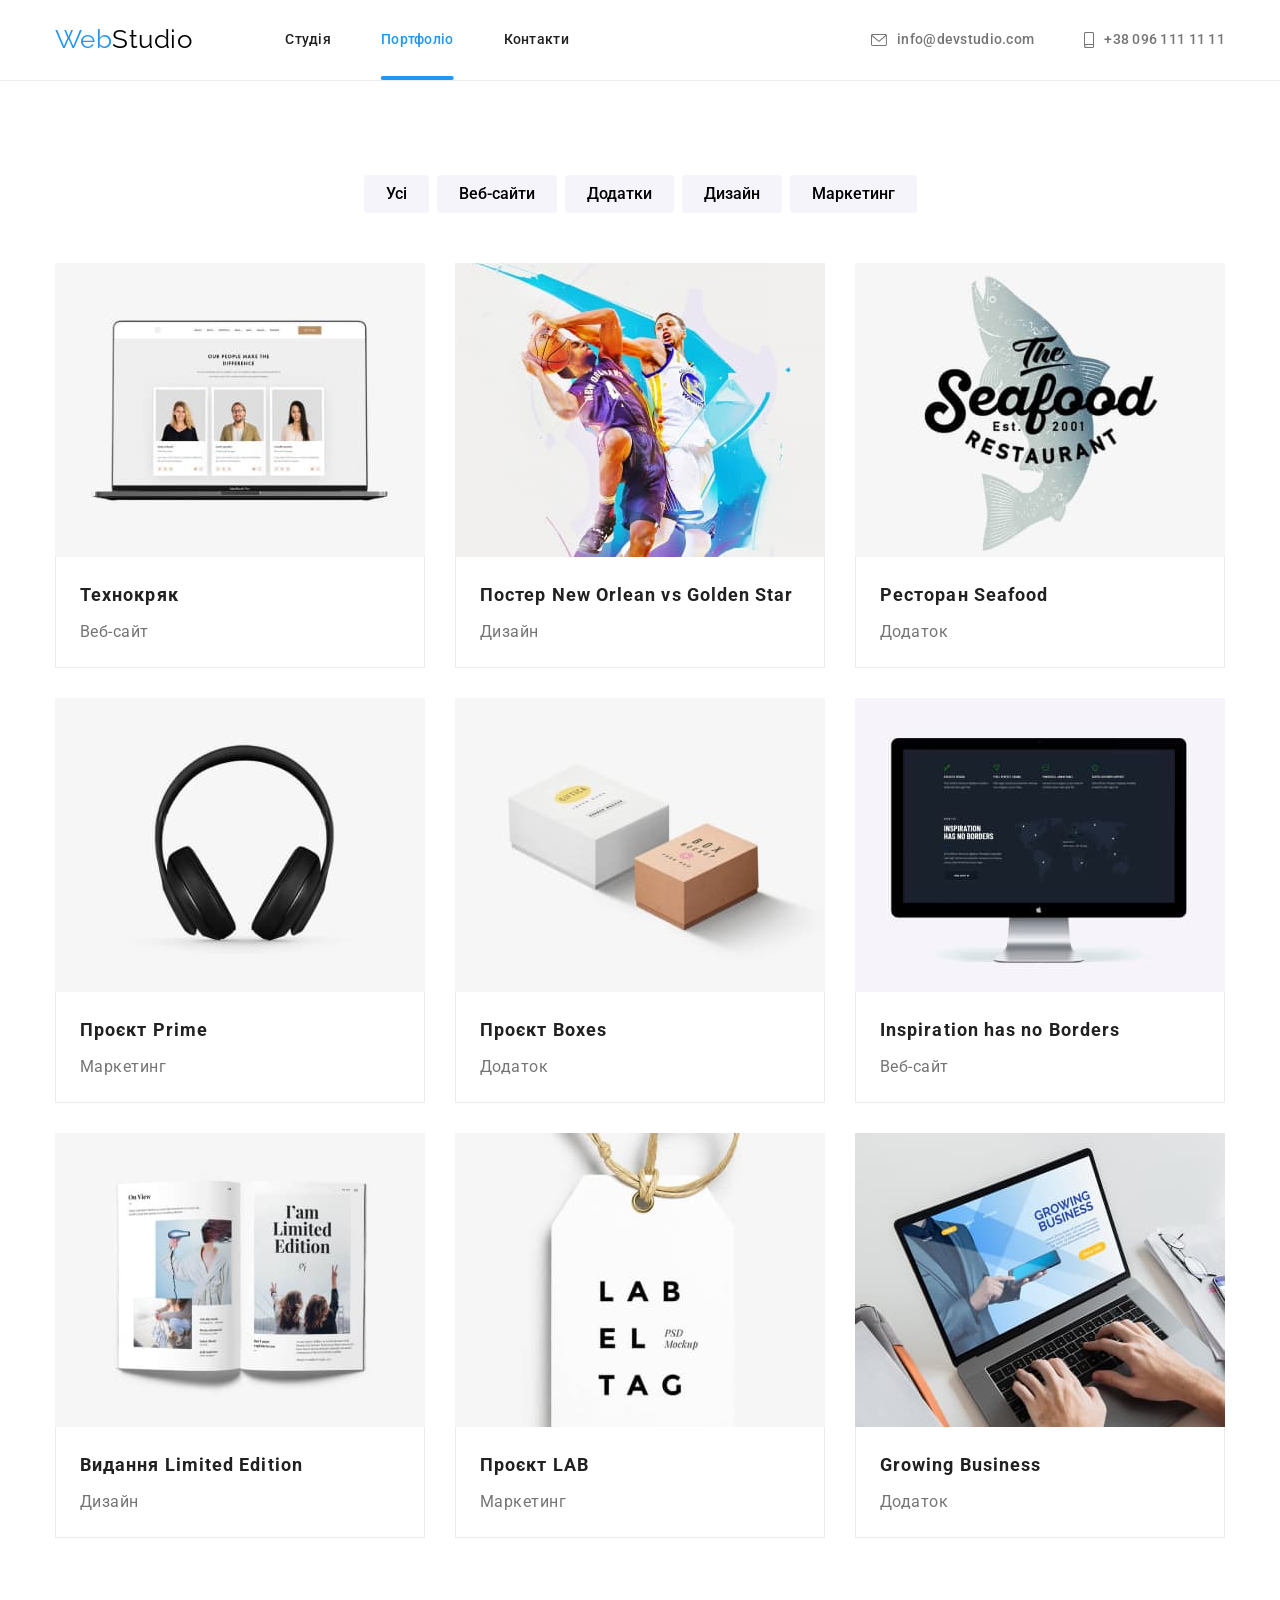
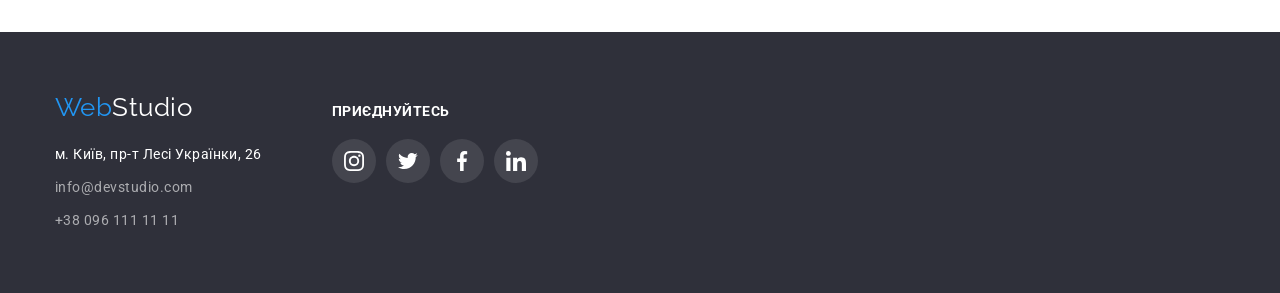
==== portfolio.html @ 2c127062 "HW6" ====
<!DOCTYPE html>
<html lang="uk">
  <head>
    <meta charset="UTF-8" />
    <meta http-equiv="X-UA-Compatible" content="IE=edge" />
    <meta name="viewport" content="width=device-width, initial-scale=1.0" />
    <title>WebStudio</title>
    <link rel="preconnect" href="https://fonts.googleapis.com" />
    <link rel="preconnect" href="https://fonts.gstatic.com" crossorigin />
    <link
      href="https://fonts.googleapis.com/css2?family=Raleway:wght@700&family=Roboto:wght@400;500;700;900&display=swap"
      rel="stylesheet"
    />
    <link
      rel="stylesheet"
      href="https://cdnjs.cloudflare.com/ajax/libs/modern-normalize/1.1.0/modern-normalize.min.css"
    />
    <link rel="stylesheet" href="./css/styles.css" />
  </head>
  <body>
    <header class="header">
      <div class="container header-pages">
        <nav class="site-nav">
          <a href="/" class="logo"><span class="logo-span">Web</span>Studio</a>
          <ul class="site-nav list">
            <li class="item">
              <a href="./index.html" class="link">Студія</a>
            </li>
            <li class="item">
              <a href="./portfolio.html" class="link current">Портфоліо</a>
            </li>
            <li class="item">
              <a href="/" class="link">Контакти</a>
            </li>
          </ul>
        </nav>
        <ul class="address-link list">
          <li class="item">
            <a href="mailto:info@devstudio.com" class="link">
              <svg class="address-icon" width="16" height="12">
                <use href="./images/icons.svg#icon-envelope"></use></svg>info@devstudio.com</a>
          </li>
          <li class="item">
            <a href="tel:+380961111111" class="link">
              <svg class="address-icon" width="10" height="16">
                <use href="./images/icons.svg#icon-smartphone"></use></svg>+38 096 111 11 11</a
            >
          </li>
        </ul>
      </div>
    </header>
    <main>
      <section class="section">
        <div class="container">
          <ul class="filter-list list">
            <li class="item"><button type="button" class="button-list">Усі</button></li>
            <li class="item"><button type="button" class="button-list">Веб-сайти</button></li>
            <li class="item"><button type="button" class="button-list">Додатки</button></li>
            <li class="item"><button type="button" class="button-list">Дизайн</button></li>
            <li class="item"><button type="button" class="button-list">Маркетинг</button></li>
          </ul>
          <ul class="project-list list">
            <li class="item">
              <a href="" class="project-link">
                <div class="project-thumb">
                  <img src="./images/project1.jpg" alt="" width="370" />
                  <p class="project-thumb-text">
                    Ресурс пропонує комплексні пропозиції з різним рівнем функціоналу та сервісів.
                    Все це дозволить відвідувачу отримати вичерпні відомості про компанію чи
                    приватну особу.
                  </p>
                </div>
                <div class="project-title-text">
                  <h2 class="portfolio-title">Технокряк</h2>
                  <p class="portfolio-text">Веб-сайт</p>
                </div>
              </a>
            </li>
            <li class="item">
              <a href="" class="project-link">
                <div class="project-thumb">
                  <img src="./images/project2.jpg" alt="" width="370" />
                  <p class="project-thumb-text">Ресурс пропонує комплексні пропозиції з різним рівнем функціоналу та сервісів.
                    Все це дозволить відвідувачу отримати вичерпні відомості про компанію чи
                    приватну особу.</p>
                </div>
                <div class="project-title-text">
                  <h2 class="portfolio-title">Постер New Orlean vs Golden Star</h2>
                  <p class="portfolio-text">Дизайн</p>
                </div>
              </a>
            </li>
            <li class="item">
              <a href="" class="project-link">
                <div class="project-thumb">
                  <img src="./images/project3.jpg" alt="" width="370" />
                  <p class="project-thumb-text">Ресурс пропонує комплексні пропозиції з різним рівнем функціоналу та сервісів.
                    Все це дозволить відвідувачу отримати вичерпні відомості про компанію чи
                    приватну особу.</p>
                </div>
                <div class="project-title-text">
                  <h2 class="portfolio-title">Ресторан Seafood</h2>
                  <p class="portfolio-text">Додаток</p>
                </div>
              </a>
            </li>
            <li class="item">
              <a href="" class="project-link">
                <div class="project-thumb">
                  <img src="./images/project4.jpg" alt="" width="370" />
                  <p class="project-thumb-text">Ресурс пропонує комплексні пропозиції з різним рівнем функціоналу та сервісів.
                    Все це дозволить відвідувачу отримати вичерпні відомості про компанію чи
                    приватну особу.</p>
                </div>
                <div class="project-title-text">
                  <h2 class="portfolio-title">Проєкт Prime</h2>
                  <p class="portfolio-text">Маркетинг</p>
                </div>
              </a>
            </li>
            <li class="item">
              <a href="" class="project-link">
                <div class="project-thumb">
                  <img src="./images/project5.jpg" alt="" width="370" />
                  <p class="project-thumb-text">Ресурс пропонує комплексні пропозиції з різним рівнем функціоналу та сервісів.
                    Все це дозволить відвідувачу отримати вичерпні відомості про компанію чи
                    приватну особу.</p>
                </div>
                <div class="project-title-text">
                  <h2 class="portfolio-title">Проєкт Boxes</h2>
                  <p class="portfolio-text">Додаток</p>
                </div>
              </a>
            </li>
            <li class="item">
              <a href="" class="project-link">
                <div class="project-thumb">
                  <img src="./images/project6.jpg" alt="" width="370" />
                  <p class="project-thumb-text">Ресурс пропонує комплексні пропозиції з різним рівнем функціоналу та сервісів.
                    Все це дозволить відвідувачу отримати вичерпні відомості про компанію чи
                    приватну особу.</p>
                </div>
                <div class="project-title-text">
                  <h2 class="portfolio-title">Inspiration has no Borders</h2>
                  <p class="portfolio-text">Веб-сайт</p>
                </div>
              </a>
            </li>
            <li class="item">
              <a href="" class="project-link">
                <div class="project-thumb">
                  <img src="./images/project7.jpg" alt="" width="370" />
                  <p class="project-thumb-text">Ресурс пропонує комплексні пропозиції з різним рівнем функціоналу та сервісів.
                    Все це дозволить відвідувачу отримати вичерпні відомості про компанію чи
                    приватну особу.</p>
                </div>
                <div class="project-title-text">
                  <h2 class="portfolio-title">Видання Limited Edition</h2>
                  <p class="portfolio-text">Дизайн</p>
                </div>
              </a>
            </li>
            <li class="item">
              <a href="" class="project-link">
                <div class="project-thumb">
                  <img src="./images/project8.jpg" alt="" width="370" />
                  <p class="project-thumb-text">Ресурс пропонує комплексні пропозиції з різним рівнем функціоналу та сервісів.
                    Все це дозволить відвідувачу отримати вичерпні відомості про компанію чи
                    приватну особу.</p>
                </div>
                <div class="project-title-text">
                  <h2 class="portfolio-title">Проєкт LAB</h2>
                  <p class="portfolio-text">Маркетинг</p>
                </div>
              </a>
            </li>
            <li class="item">
              <a href="" class="project-link">
                <div class="project-thumb">
                  <img src="./images/project9.jpg" alt="" width="370" />
                  <p class="project-thumb-text">Ресурс пропонує комплексні пропозиції з різним рівнем функціоналу та сервісів.
                    Все це дозволить відвідувачу отримати вичерпні відомості про компанію чи
                    приватну особу.</p>
                </div>
                <div class="project-title-text">
                  <h2 class="portfolio-title">Growing Business</h2>
                  <p class="portfolio-text">Додаток</p>
                </div>
              </a>
            </li>
          </ul>
        </div>
      </section>
    </main>
    <footer class="footer">
      <div class="container footer-container">
        <div>
          <a href="/" class="footer-logo"><span class="logo-span">Web</span>Studio</a>
          <address>
            <ul class="footer-address list">
              <li class="item">
                <a
                  href="https://goo.gl/maps/CPtrU1FHBa2aNyZL9"
                  class="footer-link"
                  target="_blank"
                  rel="noopener noreferrer nofollow"
                >
                  м. Київ, пр-т Лесі Українки, 26
                </a>
              </li>
              <li class="item">
                <a href="mailto:info@devstudio.com" class="link">info@devstudio.com</a>
              </li>
              <li class="item">
                <a href="tel:+380961111111" class="link">+38 096 111 11 11</a>
              </li>
            </ul>
          </address>
        </div>
        <div>
          <h2 class="footer-social-title">Приєднуйтесь</h2>
          <ul class="footer-list-icon list">
            <li class="footer-social-item">
              <a href="" class="footer-social-link"
                ><svg class="footer-social-icon" width="20" height="20">
                  <use href="./images/icons.svg#icon-instagram"></use></svg></a>
            </li>
            <li class="footer-social-item">
              <a href="" class="footer-social-link"
                ><svg class="footer-social-icon" width="20" height="20">
                  <use href="./images/icons.svg#icon-twitter"></use></svg></a>
            </li>
            <li class="footer-social-item">
              <a href="" class="footer-social-link"
                ><svg class="footer-social-icon" width="20" height="20">
                  <use href="./images/icons.svg#icon-facebook"></use></svg></a>
            </li>
            <li class="footer-social-item">
              <a href="" class="footer-social-link"
                ><svg class="footer-social-icon" width="20" height="20">
                  <use href="./images/icons.svg#icon-linkedin"></use></svg></a>
            </li>
          </ul>
        </div>
      </div>
    </footer>
  </body>
</html>
---- css/styles.css ----
/* Лого колір тексту #000000 */
/* головний колір тексту #757575 */
/* другорядний коліт тексту #212121 */
/* колір тексту #FFFFFF */
/* колір акценту #2196F3 */
/* головний колір тексту #F5F5F5 */
/* другорядний колір фону #F5F4FA */
/* колір фону футеда */


:root {
    --priamary-text-color: #757575;
    --title-text-color: #212121;
    --accent-color: #2196F3;
    --hero-footer-text-color: #FFFFFF;
    --bacground-priamary: #FFFFFF;
    --bacground-color-team-button-list: #F5F4FA;
    --bacground-footer-color: #2F303A;

}

body {
    background-color: var(--bacground-priamary);
    color: var(--priamary-text-color);
    font-family: Roboto, sans-serif;
    letter-spacing: 0.03em;
}

* {
    box-sizing: border-box;
}

.container {
    width: 1200px;
    padding-left: 15px;
    padding-right: 15px;
    margin-left: auto;
    margin-right: auto;
}

.list {
    padding: 0;
    margin: 0;
    list-style: none;
}

h1,
h2,
h3,
h4,
h5,
h6,
ul,
p {
    margin-top: 0;
    margin-bottom: 0;
}

img {
    display: block;
    max-width: 100%;
    height: auto;
}

/* Header pages*/

.header {
    display: block;
    border-bottom: 1px solid #ECECEC;
}

.header-pages {
    display: flex;
    align-items: center;
}

/* Logo */

.logo {
    display: block;
    padding-top: 24px;
    padding-bottom: 25px;
    margin-right: 93px;
    color: #000000;
    font-family: Raleway, sans-serif;
    font-size: 26px;
    line-height: 1.19;
    text-decoration: none;
}

.logo-span {
    color: var(--accent-color);
}

/* Site nav */

.site-nav {
    display: flex;
}

.site-nav .item {
    margin-right: 50px;
}

.site-nav .item:last-child {
    margin-right: 0px;
}


.site-nav .link {
    display: block;
    padding-top: 32px;
    padding-bottom: 32px;
    color: var(--title-text-color);
    font-weight: 500;
    font-size: 14px;
    line-height: 1.14;
    letter-spacing: 0.02em;
    text-decoration: none;
    transition: color 250ms cubic-bezier(0.4, 0, 0.2, 1);
}

.site-nav .link:hover,
.site-nav .link:focus {
    color: var(--accent-color);
}

.site-nav .link.current {
    position: relative;
    color: var(--accent-color)
}

.current::after {
    position: absolute;
    bottom: -2px;
    left: 50%;
    transform: translate(-50%, -50%);
    content: "";
    width: 100%;
    height: 4px;
    background: var(--accent-color);
    border-radius: 2px;
}

/* Address link */

.address-link {
    display: flex;
    margin-left: auto;
}

.address-link .item {
    margin-right: 50px;
}

.address-link .item:last-child {
    margin-right: 0px;
}

.address-link .link {
    display: flex;
    gap: 10px;
    justify-content: center;
    align-items: center;
    color: var(--priamary-text-color);
    font-weight: 500;
    font-size: 14px;
    line-height: 1.14;
    letter-spacing: 0.02em;
    text-decoration: none;
    transition: color 250ms cubic-bezier(0.4, 0, 0.2, 1);
}

.address-icon {
    fill: currentColor;
}

.address-link .link:hover,
.address-link .link:focus {
    color: var(--accent-color);
}

/* Hero */

.hero {
    padding-top: 200px;
    padding-bottom: 200px;
    background-color: #2F303A;
    text-align: center;
}

.overlay {
    margin-left: auto;
    margin-right: auto;
    max-width: 1600px;
    height: 600px;
    background-image: linear-gradient(to right, rgba(47, 48, 58, 0.4), rgba(47, 48, 58, 0.4)), url(../images/overlay.jpg);
    background-repeat: no-repeat;
    background-position: center;
}

.hero-title {
    margin-bottom: 40px;
    /* max-width: 700px; */
    margin-left: 237px;
    margin-right: 237px;

    color: var(--hero-footer-text-color);
    font-weight: 900;
    font-size: 44px;
    line-height: 1.36;
    letter-spacing: 0.06em;
    text-transform: uppercase;
}

/* Backdrop */

.backdrop {
    opacity: 1;
    position: fixed;
    top: 0;
    left: 0;
    width: 100%;
    height: 100%;
    background-color: rgba(0, 0, 0, 0.2);
    transition: opacity 250ms cubic-bezier(0.4, 0, 0.2, 1);
}

.backdrop.is-hidden {
    opacity: 0;
    overflow: hidden;
    pointer-events: none;
    transition: opacity 250ms cubic-bezier(0.4, 0, 0.2, 1);
}

.modal {
    position: absolute;
    top: 50%;
    left: 50%;
    transform: translate(-50%, -50%);
    width: 528px;
    height: 581px;
    background-color: var(--bacground-priamary);
}

.button-modal-close {
    position: absolute;
    top: 8px;
    right: 8px;
    width: 30px;
    height: 30px;
    border: 1px solid rgba(0, 0, 0, 0.1);
    border-radius: 50%;
    background-color: var(--bacground-priamary);
}

/* Section */

.section {
    padding-top: 94px;
    padding-bottom: 94px;
}

.section-title {
    margin-bottom: 50px;
    color: var(--title-text-color);
    font-weight: 700px;
    font-size: 36px;
    line-height: 1.17;
    text-align: center;
}

/* Features */

.feature {
    padding-top: 94px;
    padding-bottom: 0px;
}

.feature-list {
    padding-bottom: 0px;
}

.feature-list {
    display: flex;
    flex-wrap: wrap;
    color: var(--priamary-text-color);
    font-size: 14px;
    line-height: 1.71;
}

.feature-list .item {
    margin-right: 30px;
    width: 270px;
}

.feature-list .item:last-child {
    margin-right: 0px;
}



.feature-list .title {
    margin-bottom: 10px;

    color: var(--title-text-color);
    font-weight: 700;
    font-size: 14px;
    line-height: 1.14;
    text-transform: uppercase;
}

.feature-icon-list {
    display: flex;
    justify-content: center;
    gap: 30px;
}

.feature-icon-item {
    width: 270px;
    height: 120px;
    margin-bottom: 30px;
    display: flex;
    align-items: center;
    justify-content: center;
    background-color: var(--bacground-color-team-button-list);
    border-radius: 4px;
}

/* Works */

.works-list {
    display: flex;
    flex-wrap: wrap;
}

.works .item {
    margin-right: 30px;
    width: 370px;
    position: relative;
    text-align: center;
}

.works .item:last-child {
    margin-right: 0px;
}


.works-list-position {
    position: absolute;
    right: 0;
    bottom: 0;
    width: 100%;
    height: 70px;
    background-color: rgba(47, 48, 58, 0.8);
}

.works-list-text {
    position: absolute;
    top: 50%;
    left: 50%;
    transform: translate(-50%, -50%);
    font-weight: 700;
    font-size: 14px;
    line-height: 0.87;
    text-transform: uppercase;
    color: var(--bacground-priamary);
}

/* Team */

.team-title-text {
    padding-top: 30px;
    padding-bottom: 30px;
}

.team .item {
    margin-right: 30px;
    width: 270px;
    text-align: center;
    box-shadow: 0px 1px 3px rgba(0, 0, 0, 0.12), 0px 1px 1px rgba(0, 0, 0, 0.14), 0px 2px 1px rgba(0, 0, 0, 0.2);
    border-radius: 0px 0px 4px 4px;
}

.team .item:last-child {
    margin-right: 0px;
}

.section-team {
    background-color: #F5F4FA;
    padding-top: 94px;
    padding-bottom: 94px;
}

.team-title {
    color: var(--title-text-color);
    font-weight: 500;
    font-size: 16px;
    line-height: 1.19;
}

.team-list {
    display: flex;
    flex-wrap: wrap;
}

.team-item {
    background-color: var(--hero-footer-text-color);
}

.team-text {
    margin-top: 10px;
    color: var(--priamary-text-color);
    font-size: 16px;
    line-height: 1.19;
}

.social-list {
    display: flex;
    justify-content: center;
    gap: 10px;
}

.social-link {
    margin-top: 16px;
    width: 44px;
    height: 44px;
    display: flex;
    align-items: center;
    justify-content: center;
    background-color: #FFFFFF;
    border-radius: 50%;
    color: #AFB1B8;
    transition: background-color 250ms cubic-bezier(0.4, 0, 0.2, 1), color 250ms cubic-bezier(0.4, 0, 0.2, 1);
}

.social-icon {
    fill: currentColor;
}

.social-link:hover,
.social-link:focus {
    background-color: var(--accent-color);
    color: #FFFFFF;
}

/* Сustomers */

.clients-list {
    display: flex;
    justify-content: center;
    gap: 30px;
}

.clients-item {
    width: calc((100% - 60px) / 3);
}

.clients-link {
    width: 100%;
    height: 92px;
    border: 1px solid #AFB1B8;
    display: flex;
    align-items: center;
    justify-content: center;
    border-radius: 4px;
    color: #AFB1B8;
    transition: border-color 250ms cubic-bezier(0.4, 0, 0.2, 1), color 250ms cubic-bezier(0.4, 0, 0.2, 1);
}

.clients-icon {
    fill: currentColor;
}

.clients-link:hover,
.clients-link:focus {
    border-color: #2196F3;
    color: #2196F3;
}

/* Footer */
.footer {
    padding-top: 60px;
    padding-bottom: 60px;
    background-color: var(--bacground-footer-color);
}

.footer-address {
    margin-top: 20px;
    font-style: normal;
    list-style: none;
    padding: 0px;
}

.footer-address .item {
    margin-bottom: 9px;
}

.footer-address .item:nth-last-child(1) {
    margin-bottom: 0px;
}

.footer .link {
    /* padding-top: 9px; */
    color: rgba(255, 255, 255, 0.6);
    text-decoration: none;
    font-style: normal;
    font-size: 14px;
    line-height: 1.71;
    transition: color 250ms cubic-bezier(0.4, 0, 0.2, 1);
}

.footer .link:hover,
.footer .link:focus {
    color: var(--accent-color)
}

.footer-logo {
    color: var(--hero-footer-text-color);
    font-family: Raleway, sans-serif;
    font-size: 26px;
    line-height: 1.19;
    text-decoration: none;
}

.footer-link {
    color: var(--hero-footer-text-color);
    font-size: 14px;
    line-height: 1.71;
    text-decoration: none;
}

.footer-container {
    display: flex;
    align-items: baseline;
    gap: 70px;
}


.footer-social-title {
    font-style: normal;
    font-weight: 700;
    font-size: 14px;
    line-height: 16px;
    text-transform: uppercase;
    color: var(--bacground-priamary);
}

.footer-list-icon {
    display: flex;
    gap: 10px;
}

.footer-social-link {
    margin-top: 20px;
    width: 44px;
    height: 44px;
    display: flex;
    align-items: center;
    justify-content: center;
    background-color: rgba(255, 255, 255, 0.1);
    color: var(--hero-footer-text-color);
    border-radius: 50%;
    transition: background-color 250ms cubic-bezier(0.4, 0, 0.2, 1);
}

.footer-social-icon {
    fill: currentColor;
}

.footer-social-link:hover,
.footer-social-link:focus {
    background-color: #2196F3;
}



/* Button */

.button {
    color: var(--hero-footer-text-color);
    background-color: var(--accent-color);
    cursor: pointer;
}

.button.secondary {
    color: var(--accent-color);
    background-color: var(--hero-footer-text-color);
}

.button.primary {
    border-radius: 4px;
    padding: 10px 32px;
    min-width: 216px;
    border: 0;
    color: var(--hero-footer-text-color);
    background-color: var(--accent-color);
    box-shadow: 0px 4px 4px rgba(0, 0, 0, 0.15);
    font-weight: 700;
    font-family: inherit;
    font-size: 16px;
    line-height: 1.88;
    align-items: center;
    text-align: center;
    letter-spacing: 0.06em;
}

.button-list {
    padding: 6px 22px;
    font-weight: 500;
    font-family: inherit;
    font-size: 16px;
    line-height: 1.63;
    border: 0;
    text-align: center;
    background-color: var(--bacground-color-team-button-list);
    border-radius: 4px;
    cursor: pointer;
    transition: box-shadow 250ms cubic-bezier(0.4, 0, 0.2, 1), color 250ms cubic-bezier(0.4, 0, 0.2, 1), background-color 250ms cubic-bezier(0.4, 0, 0.2, 1);
}

.button-list:hover,
.button-list:focus {
    box-shadow: 0px 3px 1px rgba(0, 0, 0, 0.1), 0px 1px 2px rgba(0, 0, 0, 0.08), 0px 2px 2px rgba(0, 0, 0, 0.12);
    color: var(--hero-footer-text-color);
    background-color: var(--accent-color)
}

/* Portfolio page styles */

.filter-list {
    display: flex;
    flex-wrap: wrap;
    justify-content: center;
    margin-bottom: 50px;
}

.filter-list .item {
    margin-right: 8px;
}

.filter-list .item:last-child {
    margin-right: 0px;
}

.project-list {
    display: flex;
    flex-wrap: wrap;
}

.project-list .item:nth-child(3n) {
    margin-right: 0px;
}

.project-list .item:nth-last-child(-n + 3) {
    margin-bottom: 0px;
}

.project-list .item {
    width: 370px;
    display: flex;
    margin-right: 30px;
    margin-bottom: 30px;
    background-color: var(--bacground-priamary);
}

.project-link:hover,
.project-link:focus {
    box-shadow: 0px 1px 1px rgba(0, 0, 0, 0.12), 0px 4px 4px rgba(0, 0, 0, 0.06), 1px 4px 6px rgba(0, 0, 0, 0.16);
}

.project-link {
    text-decoration: none;
    transition: box-shadow 250ms cubic-bezier(0.4, 0, 0.2, 1);
}

.project-thumb {
    position: relative;
    overflow: hidden;
    width: 370px;
    height: 294px;
}

.project-thumb::before {
    position: absolute;
    content: "";
    display: inline-block;
    width: 100%;
    height: 100%;
    background-color: rgba(33, 150, 243, 0.9);
    transform: translateY(100%);
    transition: transform 250ms cubic-bezier(0.4, 0, 0.2, 1);
}

.project-link:hover .project-thumb::before,
.project-link:focus .project-thumb::before {
    transform: translateY(0);
}

.project-thumb-text {
    position: absolute;
    padding: 63px 24px;
    top: 0;
    left: 0;
    font-size: 18px;
    line-height: 1.55;
    color: var(--bacground-priamary);
    transform: translateY(100%);
    transition: transform 250ms cubic-bezier(0.4, 0, 0.2, 1);
}

.project-link:hover .project-thumb-text{
    transform: translateY(0);
}


.project-title-text {
    padding: 20px 24px;
    border-left: 1px solid #ECECEC;
    border-right: 1px solid #ECECEC;
    border-bottom: 1px solid #ECECEC;
}

.portfolio-title {
    color: var(--title-text-color);
    font-weight: 700;
    font-size: 18px;
    line-height: 2.0;
    letter-spacing: 0.06em;
}

.portfolio-text {
    margin-top: 4px;
    color: var(--priamary-text-color);
    font-size: 16px;
    line-height: 1.88;
}
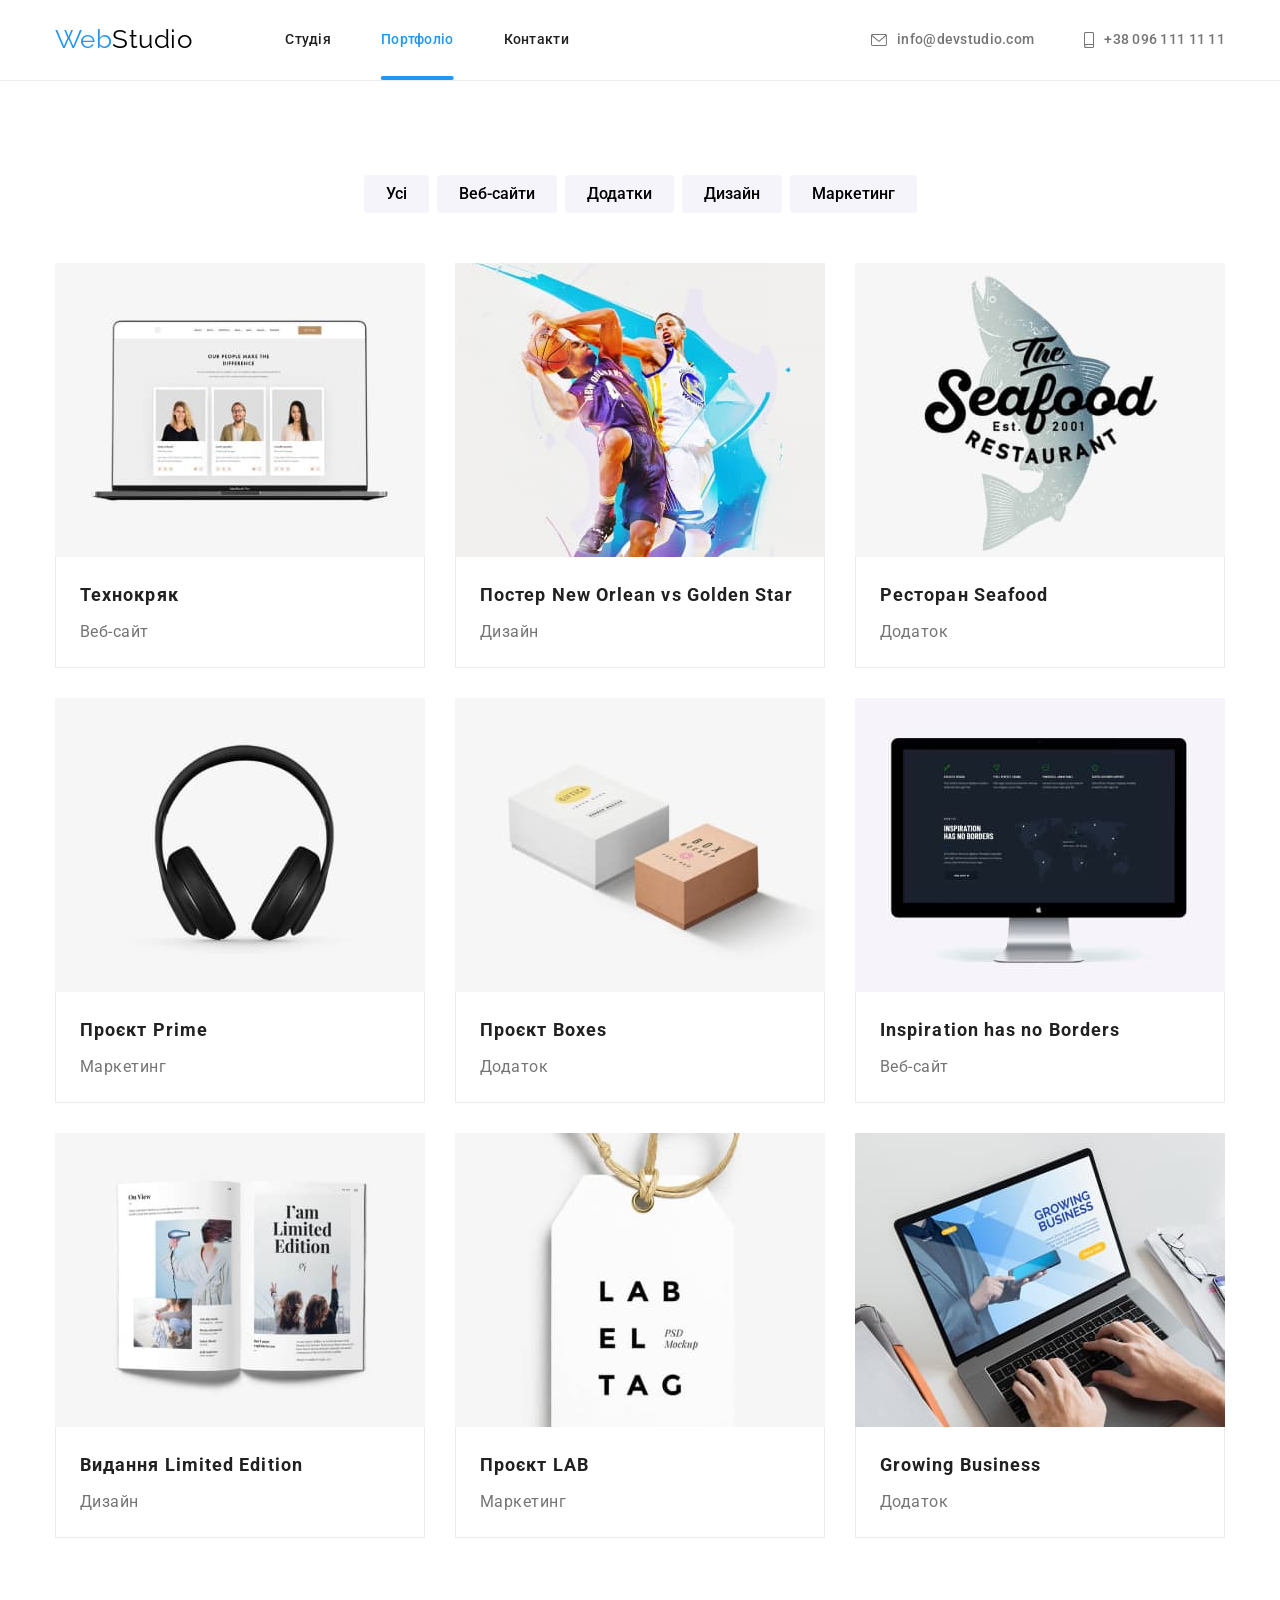
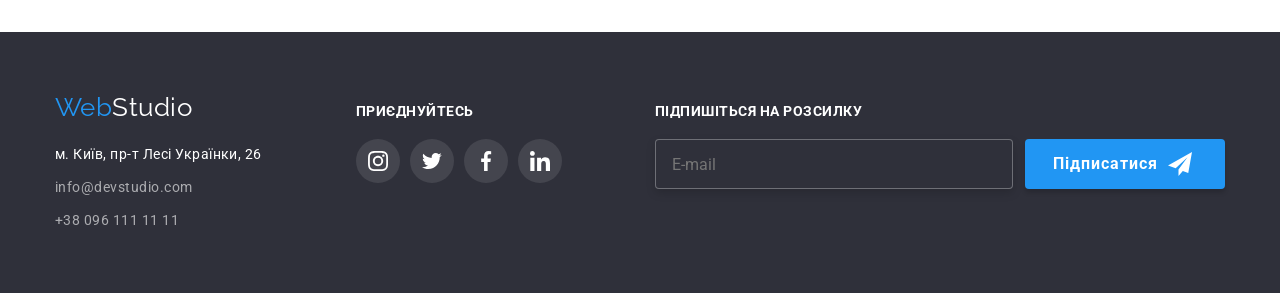
==== commit 697d1b98: "HW6 Виправлення v1.1" ====
--- a/portfolio.html
+++ b/portfolio.html
@@ -38,12 +38,15 @@
           <li class="item">
             <a href="mailto:info@devstudio.com" class="link">
               <svg class="address-icon" width="16" height="12">
-                <use href="./images/icons.svg#icon-envelope"></use></svg>info@devstudio.com</a>
+                <use href="./images/icons.svg#icon-envelope"></use></svg
+              >info@devstudio.com</a
+            >
           </li>
           <li class="item">
             <a href="tel:+380961111111" class="link">
               <svg class="address-icon" width="10" height="16">
-                <use href="./images/icons.svg#icon-smartphone"></use></svg>+38 096 111 11 11</a
+                <use href="./images/icons.svg#icon-smartphone"></use></svg
+              >+38 096 111 11 11</a
             >
           </li>
         </ul>
@@ -80,9 +83,11 @@
               <a href="" class="project-link">
                 <div class="project-thumb">
                   <img src="./images/project2.jpg" alt="" width="370" />
-                  <p class="project-thumb-text">Ресурс пропонує комплексні пропозиції з різним рівнем функціоналу та сервісів.
-                    Все це дозволить відвідувачу отримати вичерпні відомості про компанію чи
-                    приватну особу.</p>
+                  <p class="project-thumb-text">
+                    Ресурс пропонує комплексні пропозиції з різним рівнем функціоналу та сервісів.
+                    Все це дозволить відвідувачу отримати вичерпні відомості про компанію чи
+                    приватну особу.
+                  </p>
                 </div>
                 <div class="project-title-text">
                   <h2 class="portfolio-title">Постер New Orlean vs Golden Star</h2>
@@ -94,9 +99,11 @@
               <a href="" class="project-link">
                 <div class="project-thumb">
                   <img src="./images/project3.jpg" alt="" width="370" />
-                  <p class="project-thumb-text">Ресурс пропонує комплексні пропозиції з різним рівнем функціоналу та сервісів.
-                    Все це дозволить відвідувачу отримати вичерпні відомості про компанію чи
-                    приватну особу.</p>
+                  <p class="project-thumb-text">
+                    Ресурс пропонує комплексні пропозиції з різним рівнем функціоналу та сервісів.
+                    Все це дозволить відвідувачу отримати вичерпні відомості про компанію чи
+                    приватну особу.
+                  </p>
                 </div>
                 <div class="project-title-text">
                   <h2 class="portfolio-title">Ресторан Seafood</h2>
@@ -108,9 +115,11 @@
               <a href="" class="project-link">
                 <div class="project-thumb">
                   <img src="./images/project4.jpg" alt="" width="370" />
-                  <p class="project-thumb-text">Ресурс пропонує комплексні пропозиції з різним рівнем функціоналу та сервісів.
-                    Все це дозволить відвідувачу отримати вичерпні відомості про компанію чи
-                    приватну особу.</p>
+                  <p class="project-thumb-text">
+                    Ресурс пропонує комплексні пропозиції з різним рівнем функціоналу та сервісів.
+                    Все це дозволить відвідувачу отримати вичерпні відомості про компанію чи
+                    приватну особу.
+                  </p>
                 </div>
                 <div class="project-title-text">
                   <h2 class="portfolio-title">Проєкт Prime</h2>
@@ -122,9 +131,11 @@
               <a href="" class="project-link">
                 <div class="project-thumb">
                   <img src="./images/project5.jpg" alt="" width="370" />
-                  <p class="project-thumb-text">Ресурс пропонує комплексні пропозиції з різним рівнем функціоналу та сервісів.
-                    Все це дозволить відвідувачу отримати вичерпні відомості про компанію чи
-                    приватну особу.</p>
+                  <p class="project-thumb-text">
+                    Ресурс пропонує комплексні пропозиції з різним рівнем функціоналу та сервісів.
+                    Все це дозволить відвідувачу отримати вичерпні відомості про компанію чи
+                    приватну особу.
+                  </p>
                 </div>
                 <div class="project-title-text">
                   <h2 class="portfolio-title">Проєкт Boxes</h2>
@@ -136,9 +147,11 @@
               <a href="" class="project-link">
                 <div class="project-thumb">
                   <img src="./images/project6.jpg" alt="" width="370" />
-                  <p class="project-thumb-text">Ресурс пропонує комплексні пропозиції з різним рівнем функціоналу та сервісів.
-                    Все це дозволить відвідувачу отримати вичерпні відомості про компанію чи
-                    приватну особу.</p>
+                  <p class="project-thumb-text">
+                    Ресурс пропонує комплексні пропозиції з різним рівнем функціоналу та сервісів.
+                    Все це дозволить відвідувачу отримати вичерпні відомості про компанію чи
+                    приватну особу.
+                  </p>
                 </div>
                 <div class="project-title-text">
                   <h2 class="portfolio-title">Inspiration has no Borders</h2>
@@ -150,9 +163,11 @@
               <a href="" class="project-link">
                 <div class="project-thumb">
                   <img src="./images/project7.jpg" alt="" width="370" />
-                  <p class="project-thumb-text">Ресурс пропонує комплексні пропозиції з різним рівнем функціоналу та сервісів.
-                    Все це дозволить відвідувачу отримати вичерпні відомості про компанію чи
-                    приватну особу.</p>
+                  <p class="project-thumb-text">
+                    Ресурс пропонує комплексні пропозиції з різним рівнем функціоналу та сервісів.
+                    Все це дозволить відвідувачу отримати вичерпні відомості про компанію чи
+                    приватну особу.
+                  </p>
                 </div>
                 <div class="project-title-text">
                   <h2 class="portfolio-title">Видання Limited Edition</h2>
@@ -164,9 +179,11 @@
               <a href="" class="project-link">
                 <div class="project-thumb">
                   <img src="./images/project8.jpg" alt="" width="370" />
-                  <p class="project-thumb-text">Ресурс пропонує комплексні пропозиції з різним рівнем функціоналу та сервісів.
-                    Все це дозволить відвідувачу отримати вичерпні відомості про компанію чи
-                    приватну особу.</p>
+                  <p class="project-thumb-text">
+                    Ресурс пропонує комплексні пропозиції з різним рівнем функціоналу та сервісів.
+                    Все це дозволить відвідувачу отримати вичерпні відомості про компанію чи
+                    приватну особу.
+                  </p>
                 </div>
                 <div class="project-title-text">
                   <h2 class="portfolio-title">Проєкт LAB</h2>
@@ -178,9 +195,11 @@
               <a href="" class="project-link">
                 <div class="project-thumb">
                   <img src="./images/project9.jpg" alt="" width="370" />
-                  <p class="project-thumb-text">Ресурс пропонує комплексні пропозиції з різним рівнем функціоналу та сервісів.
-                    Все це дозволить відвідувачу отримати вичерпні відомості про компанію чи
-                    приватну особу.</p>
+                  <p class="project-thumb-text">
+                    Ресурс пропонує комплексні пропозиції з різним рівнем функціоналу та сервісів.
+                    Все це дозволить відвідувачу отримати вичерпні відомості про компанію чи
+                    приватну особу.
+                  </p>
                 </div>
                 <div class="project-title-text">
                   <h2 class="portfolio-title">Growing Business</h2>
@@ -194,10 +213,10 @@
     </main>
     <footer class="footer">
       <div class="container footer-container">
-        <div>
+        <div class="footer-bloc-address">
           <a href="/" class="footer-logo"><span class="logo-span">Web</span>Studio</a>
-          <address>
-            <ul class="footer-address list">
+          <address class="footer-address">
+            <ul class="list">
               <li class="item">
                 <a
                   href="https://goo.gl/maps/CPtrU1FHBa2aNyZL9"
@@ -217,30 +236,47 @@
             </ul>
           </address>
         </div>
-        <div>
+        <div class="footer-bloc-social">
           <h2 class="footer-social-title">Приєднуйтесь</h2>
           <ul class="footer-list-icon list">
             <li class="footer-social-item">
               <a href="" class="footer-social-link"
                 ><svg class="footer-social-icon" width="20" height="20">
-                  <use href="./images/icons.svg#icon-instagram"></use></svg></a>
-            </li>
-            <li class="footer-social-item">
-              <a href="" class="footer-social-link"
-                ><svg class="footer-social-icon" width="20" height="20">
-                  <use href="./images/icons.svg#icon-twitter"></use></svg></a>
-            </li>
-            <li class="footer-social-item">
-              <a href="" class="footer-social-link"
-                ><svg class="footer-social-icon" width="20" height="20">
-                  <use href="./images/icons.svg#icon-facebook"></use></svg></a>
-            </li>
-            <li class="footer-social-item">
-              <a href="" class="footer-social-link"
-                ><svg class="footer-social-icon" width="20" height="20">
-                  <use href="./images/icons.svg#icon-linkedin"></use></svg></a>
-            </li>
-          </ul>
+                  <use href="./images/icons.svg#icon-instagram"></use></svg
+              ></a>
+            </li>
+            <li class="footer-social-item">
+              <a href="" class="footer-social-link"
+                ><svg class="footer-social-icon" width="20" height="20">
+                  <use href="./images/icons.svg#icon-twitter"></use></svg
+              ></a>
+            </li>
+            <li class="footer-social-item">
+              <a href="" class="footer-social-link"
+                ><svg class="footer-social-icon" width="20" height="20">
+                  <use href="./images/icons.svg#icon-facebook"></use></svg
+              ></a>
+            </li>
+            <li class="footer-social-item">
+              <a href="" class="footer-social-link"
+                ><svg class="footer-social-icon" width="20" height="20">
+                  <use href="./images/icons.svg#icon-linkedin"></use></svg
+              ></a>
+            </li>
+          </ul>
+        </div>
+        <div>
+          <h2 class="footer-social-title">Підпишіться на розсилку</h2>
+          <div class="footer-subscribe">
+            <label class="footer-label" for="mail"></label>
+            <input class="footer-input" type="text" name="mail" id="mail" placeholder="E-mail" />
+            <button class="footer-button" type="button">
+              Підписатися
+              <svg class="footer-button-icon" width="24" height="24">
+                <use href="./images/icons.svg#icon-send"></use>
+              </svg>
+            </button>
+          </div>
         </div>
       </div>
     </footer>
--- a/css/styles.css
+++ b/css/styles.css
@@ -16,6 +16,7 @@
     --bacground-priamary: #FFFFFF;
     --bacground-color-team-button-list: #F5F4FA;
     --bacground-footer-color: #2F303A;
+    --border-color: #2196F3;
 
 }
 
@@ -62,6 +63,10 @@
     height: auto;
 }
 
+textarea {
+    resize: none;
+}
+
 /* Header pages*/
 
 .header {
@@ -224,6 +229,7 @@
     height: 100%;
     background-color: rgba(0, 0, 0, 0.2);
     transition: opacity 250ms cubic-bezier(0.4, 0, 0.2, 1);
+    z-index: 12;
 }
 
 .backdrop.is-hidden {
@@ -234,17 +240,23 @@
 }
 
 .modal {
-    position: absolute;
+    position: relative;
     top: 50%;
     left: 50%;
     transform: translate(-50%, -50%);
+    padding: 40px;
     width: 528px;
     height: 581px;
     background-color: var(--bacground-priamary);
+    text-align: start;
 }
 
 .button-modal-close {
+    display: flex;
+    justify-content: center;
+    align-items: center;
     position: absolute;
+    padding: 0;
     top: 8px;
     right: 8px;
     width: 30px;
@@ -252,7 +264,164 @@
     border: 1px solid rgba(0, 0, 0, 0.1);
     border-radius: 50%;
     background-color: var(--bacground-priamary);
-}
+    color: var(--title-text-color);
+    cursor: pointer;
+    transition: color 250ms cubic-bezier(0.4, 0, 0.2, 1);
+    fill: currentColor
+}
+
+.button-modal-close:focus,
+.button-modal-close:hover {
+    color: var(--accent-color);
+}
+
+/* Backdrop Form */
+
+.modal-form {
+    margin-bottom: 10px;
+}
+
+.form-control {
+    position: relative;
+}
+
+.modal-title {
+    margin-bottom: 12px;
+    font-weight: 700;
+    font-size: 20px;
+    line-height: 1.15;
+    text-align: center;
+    color: var(--title-text-color);
+}
+
+.form-label {
+    display: block;
+    padding-bottom: 4px;
+    font-size: 12px;
+    line-height: 1.17;
+    letter-spacing: 0.01em;
+    color: var(--priamary-text-color);
+}
+
+.form-input {
+    padding: 11px 12px 11px 42px;
+    width: 100%;
+    border: 1px solid rgba(33, 33, 33, 0.2);
+    border-radius: 4px;
+    outline: none;
+    transition: border-color 250ms cubic-bezier(0.4, 0, 0.2, 1);
+}
+
+.form-input:focus {
+    border-color: var(--border-color);
+}
+
+.form-icon {
+    position: absolute;
+    top: 50%;
+    left: 12px;
+    transform: translateY(-50%);
+    transition: color 250ms cubic-bezier(0.4, 0, 0.2, 1);
+    color: var(--title-text-color);
+    fill: currentColor;
+}
+
+.form-input:focus+.form-icon {
+    color: var(--border-color);
+}
+
+.form-textarea {
+    width: 100%;
+    height: 120px;
+    padding: 11px 12px;
+    font-size: 12px;
+    line-height: 1.16;
+    letter-spacing: 0.01em;
+    border: 1px solid rgba(33, 33, 33, 0.2);
+    color: rgba(117, 117, 117, 0.5);
+    border-radius: 4px;
+    outline: none;
+    transition: border-color 250ms cubic-bezier(0.4, 0, 0.2, 1);
+}
+
+.form-textarea:focus {
+    border-color: var(--border-color);
+}
+
+.checkbox {
+    margin-top: 10px;
+}
+
+.form-input-checkbox {
+    appearance: none;
+    padding-left: 12px;
+}
+
+.form-lable-checkbox {
+    position: relative;
+    padding-left: 24px;
+    font-size: 14px;
+    line-height: 1.71px;
+    color: var(--priamary-text-color);
+}
+
+.form-lable-checkbox::before {
+    position: absolute;
+    content: "";
+    top: 0;
+    left: 0;
+    width: 16px;
+    height: 15px;
+    border: 1px solid var(--title-text-color);
+    border-radius: 2px;
+}
+
+.form-lable-checkbox::after {
+    position: absolute;
+    content: "";
+    top: 0;
+    left: 0;
+    width: 16px;
+    height: 15px;
+    background-image: url(../images/icon-check.svg);
+    opacity: 0;
+    transition: opacity 250ms cubic-bezier(0.4, 0, 0.2, 1);
+}
+
+.form-input-checkbox:checked+.form-lable-checkbox::after {
+    opacity: 1;
+}
+
+.form-policy {
+    margin-top: 20px;
+    margin-bottom: 30px;
+    font-size: 14px;
+    line-height: 1.71;
+    color: var(--priamary-text-color);
+}
+
+.form-policy-link {
+    font-size: 14px;
+    line-height: 1.71;
+    color: var(--accent-color);
+}
+
+.form-button {
+    border-radius: 4px;
+    padding: 10px 52px;
+    margin: 30px 124px 0 124px;
+    min-width: 200px;
+    border: 0;
+    color: var(--hero-footer-text-color);
+    background-color: var(--accent-color);
+    box-shadow: 0px 4px 4px rgba(0, 0, 0, 0.15);
+    font-weight: 700;
+    font-family: inherit;
+    font-size: 16px;
+    line-height: 1.88;
+    letter-spacing: 0.06em;
+}
+
 
 /* Section */
 
@@ -335,9 +504,9 @@
 }
 
 .works .item {
+    position: relative;
     margin-right: 30px;
     width: 370px;
-    position: relative;
     text-align: center;
 }
 
@@ -485,7 +654,12 @@
     background-color: var(--bacground-footer-color);
 }
 
+.footer-bloc-address {
+    margin-right: 70px;
+}
+
 .footer-address {
+    width: 231px;
     margin-top: 20px;
     font-style: normal;
     list-style: none;
@@ -533,11 +707,14 @@
 .footer-container {
     display: flex;
     align-items: baseline;
-    gap: 70px;
-}
-
+}
+
+.footer-bloc-social {
+    margin-right: 93px;
+}
 
 .footer-social-title {
+    margin-bottom: 20px;
     font-style: normal;
     font-weight: 700;
     font-size: 14px;
@@ -552,7 +729,6 @@
 }
 
 .footer-social-link {
-    margin-top: 20px;
     width: 44px;
     height: 44px;
     display: flex;
@@ -573,7 +749,48 @@
     background-color: #2196F3;
 }
 
-
+/* Footer-subscribe */
+
+.footer-subscribe {
+    display: flex;
+}
+
+.footer-label {}
+
+.footer-input {
+    margin-right: 12px;
+    padding: 15px 16px;
+    width: 358px;
+    height: 50px;
+    color: var(--bacground-priamary);
+    background-color: var(--bacground-footer-color);
+    border: 1px solid rgba(255, 255, 255, 0.3);
+    filter: drop-shadow(0px 4px 4px rgba(0, 0, 0, 0.15));
+    border-radius: 4px;
+}
+
+.footer-button {
+    display: flex;
+    gap: 10px;
+    border-radius: 4px;
+    padding: 10px 28px;
+    min-width: 200px;
+    border: 0;
+    color: var(--hero-footer-text-color);
+    background-color: var(--accent-color);
+    box-shadow: 0px 4px 4px rgba(0, 0, 0, 0.15);
+    font-weight: 700;
+    font-family: inherit;
+    font-size: 16px;
+    line-height: 1.88;
+    align-items: center;
+    text-align: center;
+    letter-spacing: 0.06em;
+}
+
+.footer-button-icon {
+    fill: currentColor;
+}
 
 /* Button */
 
@@ -709,7 +926,7 @@
     transition: transform 250ms cubic-bezier(0.4, 0, 0.2, 1);
 }
 
-.project-link:hover .project-thumb-text{
+.project-link:hover .project-thumb-text {
     transform: translateY(0);
 }
 
